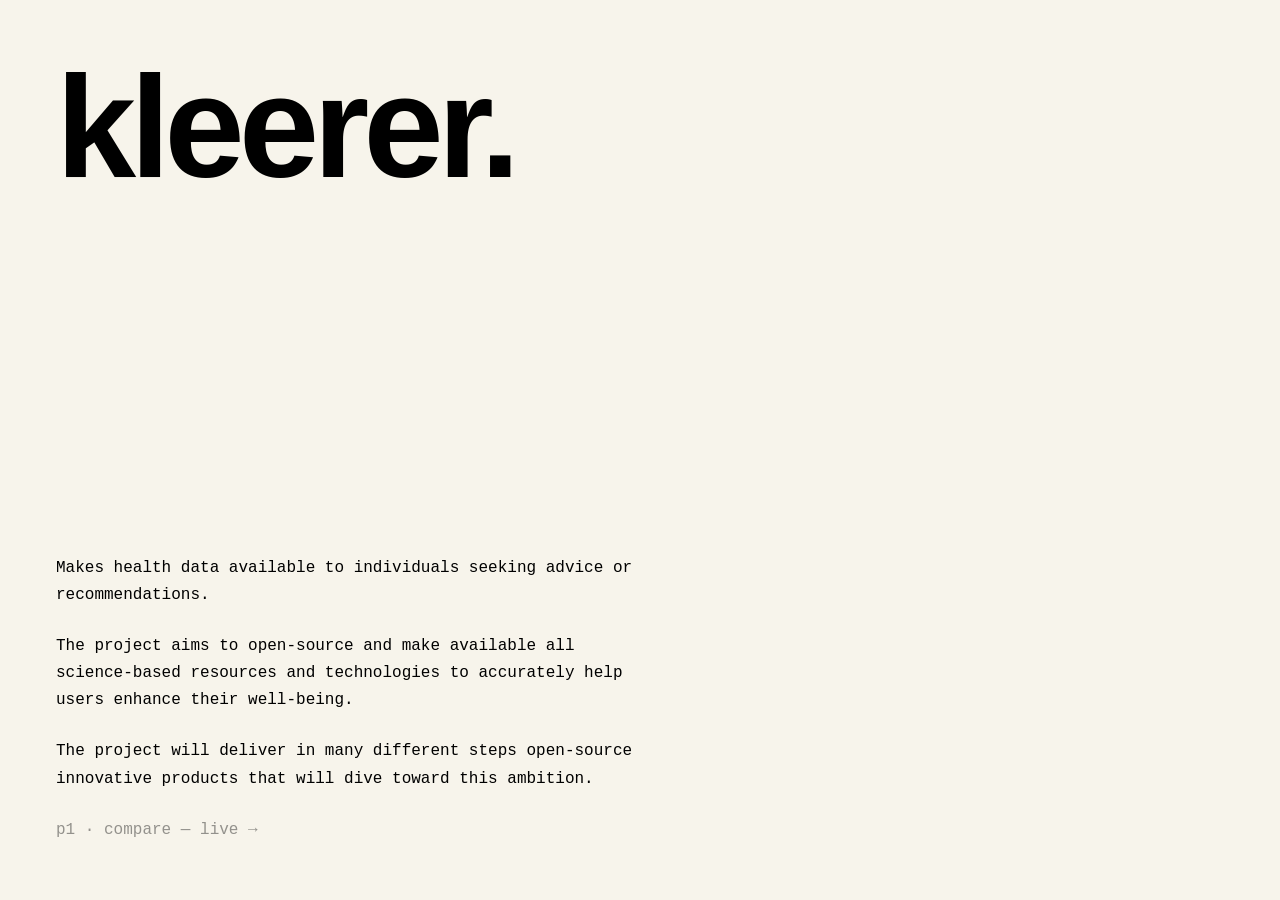
==== index.html @ c8265d63 "Site + p1 compare: independent supplement comparator - Homepage with discreet link to p1 - compare/:" ====
<!DOCTYPE html>
<html lang="en">
<head>
    <meta charset="UTF-8">
    <meta name="viewport" content="width=device-width, initial-scale=1.0">
    <meta name="description" content="Makes health data available to individuals seeking advice or recommendations.">
    <title>kleerer. - Health Data Made Available</title>
    <link rel="stylesheet" href="style.css">
</head>
<body>
    <header class="site-header">
        <p class="logo">kleerer<span class="logo-dot">.</span></p>
    </header>

    <main class="text">
        <h1 class="motto">Makes health data available to individuals seeking advice or recommendations.</h1>
        <p>The project aims to open-source and make available all science-based resources and technologies to accurately help users enhance their well-being.</p>
        <p>The project will deliver in many different steps open-source innovative products that will dive toward this ambition.</p>
        <p class="p1-line"><a href="compare/">p1 · compare — live →</a></p>
    </main>
</body>
</html>
---- style.css ----
:root {
    --bg: #f7f4eb;
    --ink: #000000;
    --pad: clamp(24px, 5vw, 56px);
}

* {
    margin: 0;
    padding: 0;
    box-sizing: border-box;
}

body {
    font-family: ui-monospace, "SF Mono", Menlo, Consolas, "Liberation Mono", monospace;
    background-color: var(--bg);
    color: var(--ink);
    min-height: 100svh;
    display: flex;
    flex-direction: column;
    justify-content: space-between;
    gap: 4rem;
    padding: var(--pad);
    -webkit-font-smoothing: antialiased;
}

::selection {
    background: var(--ink);
    color: var(--bg);
}

.logo {
    font-family: Arial, "Helvetica Neue", Helvetica, sans-serif;
    font-size: clamp(3.5rem, 12vw, 9rem);
    font-weight: bold;
    letter-spacing: -0.04em;
    line-height: 1;
    animation: rise 0.7s ease 0.1s both;
}

.logo-dot {
    animation: breathe 4s ease-in-out infinite;
}

.text {
    display: flex;
    flex-direction: column;
    gap: 1.5rem;
    max-width: 62ch;
    animation: rise 0.7s ease 0.25s both;
}

.text h1,
.text p {
    font-size: 1rem;
    font-weight: 400;
    line-height: 1.7;
    letter-spacing: 0;
}

.p1-line {
    font-size: 0.85rem;
}

.p1-line a {
    color: inherit;
    text-decoration: none;
    opacity: 0.4;
    border-bottom: 1px solid transparent;
    transition: opacity 0.2s ease, border-color 0.2s ease;
}

.p1-line a:hover,
.p1-line a:focus-visible {
    opacity: 1;
    border-bottom-color: var(--ink);
}

@keyframes rise {
    from {
        opacity: 0;
        transform: translateY(10px);
    }
}

@keyframes breathe {
    50% {
        opacity: 0.25;
    }
}

@media (prefers-reduced-motion: reduce) {
    .logo,
    .logo-dot,
    .text {
        animation: none;
    }
}
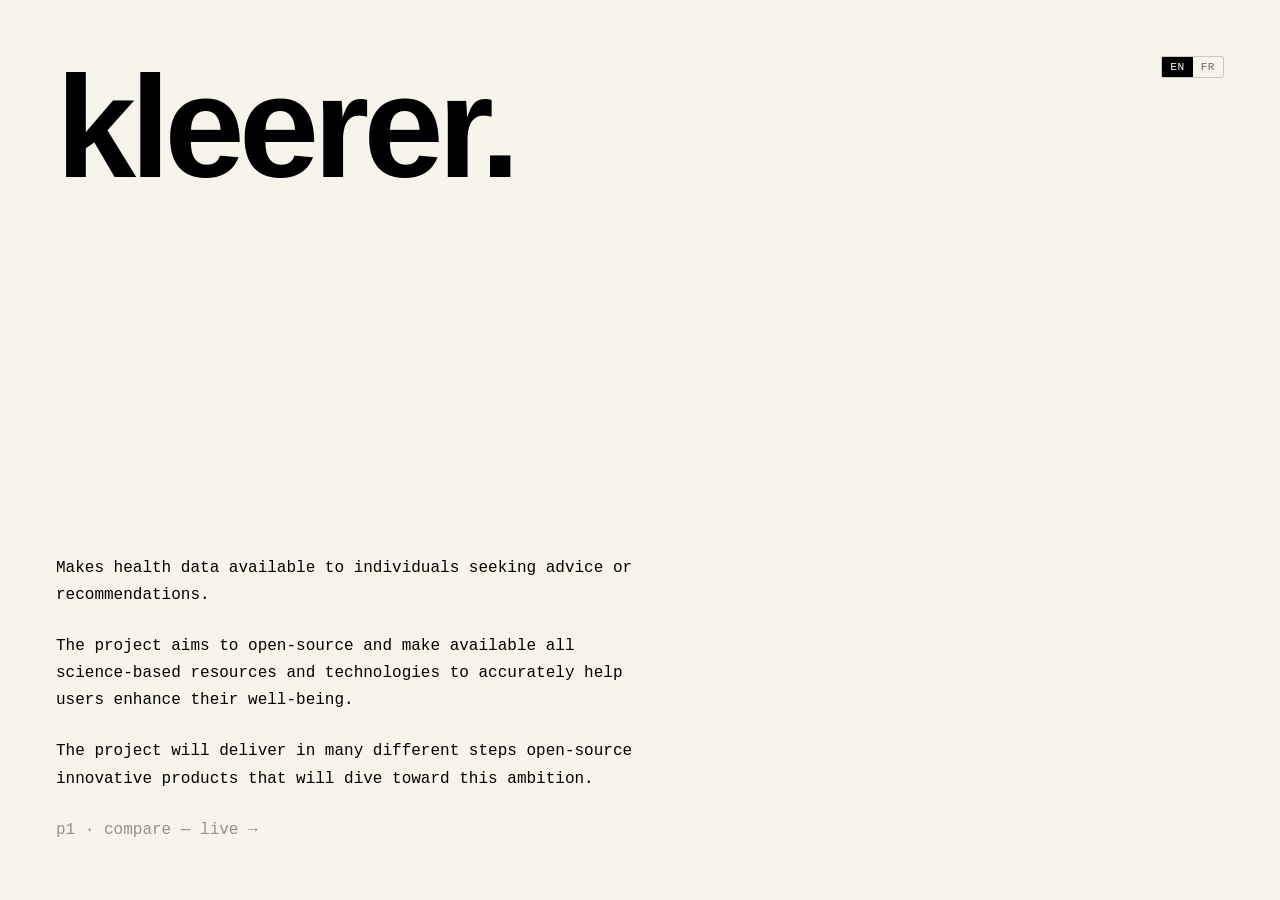
==== commit 260b96e0: "i18n: full French/English UI, from browser language not IP The site targeted the French market in En" ====
--- a/index.html
+++ b/index.html
@@ -3,20 +3,98 @@
 <head>
     <meta charset="UTF-8">
     <meta name="viewport" content="width=device-width, initial-scale=1.0">
-    <meta name="description" content="Makes health data available to individuals seeking advice or recommendations.">
-    <title>kleerer. - Health Data Made Available</title>
+    <meta http-equiv="Content-Security-Policy" content="upgrade-insecure-requests">
+    <meta name="description" content="kleerer. — independent, evidence-based health data. Makes supplement science available to individuals seeking advice or recommendations.">
+    <meta name="robots" content="index,follow">
+    <link rel="canonical" href="https://kleerer.com/">
+    <meta property="og:type" content="website">
+    <meta property="og:site_name" content="kleerer.">
+    <meta property="og:title" content="kleerer. — supplements, made clear">
+    <meta property="og:description" content="Independent, evidence-based health data. An open Health & Compo Score and true price-per-active for EU/French supplements.">
+    <meta property="og:url" content="https://kleerer.com/">
+    <meta name="twitter:card" content="summary">
+    <title>kleerer. — Health Data Made Available</title>
+    <script type="application/ld+json">
+    {
+      "@context": "https://schema.org",
+      "@type": "Organization",
+      "name": "kleerer.",
+      "url": "https://kleerer.com/",
+      "description": "Independent, evidence-based health data: an open Health & Compo Score and true price-per-active for dietary supplements.",
+      "knowsAbout": ["dietary supplements", "nutrition", "food additives", "health"],
+      "sameAs": ["https://github.com/McJack3d/kleerer.io"]
+    }
+    </script>
     <link rel="stylesheet" href="style.css">
+    <style>
+      .langsw{position:absolute; top:0; right:0; display:flex; border:1px solid rgba(0,0,0,.18); border-radius:2px; overflow:hidden}
+      .langsw button{background:none; border:none; padding:4px 8px; font:inherit; font-size:.7rem; cursor:pointer; color:rgba(0,0,0,.56); letter-spacing:.04em}
+      .langsw button.on{background:#000; color:#f7f4eb}
+      .site-header{position:relative}
+    </style>
 </head>
 <body>
     <header class="site-header">
         <p class="logo">kleerer<span class="logo-dot">.</span></p>
+        <span class="langsw" id="langsw">
+          <button onclick="setLang('en')" data-lang="en">EN</button>
+          <button onclick="setLang('fr')" data-lang="fr">FR</button>
+        </span>
     </header>
 
     <main class="text">
-        <h1 class="motto">Makes health data available to individuals seeking advice or recommendations.</h1>
-        <p>The project aims to open-source and make available all science-based resources and technologies to accurately help users enhance their well-being.</p>
-        <p>The project will deliver in many different steps open-source innovative products that will dive toward this ambition.</p>
-        <p class="p1-line"><a href="compare/">p1 · compare — live →</a></p>
+        <h1 class="motto" id="motto">Makes health data available to individuals seeking advice or recommendations.</h1>
+        <p id="l1">The project aims to open-source and make available all science-based resources and technologies to accurately help users enhance their well-being.</p>
+        <p id="l2">The project will deliver in many different steps open-source innovative products that will dive toward this ambition.</p>
+        <p class="p1-line"><a href="compare/" id="p1link">p1 · compare — live →</a></p>
     </main>
+<script>
+// Same rule as the comparator: the browser's stated language preference, never
+// an IP lookup — no third party ever sees a visitor's address for this.
+const LANG_KEY = "kleerer_lang";
+const TXT = {
+  en: {
+    lang: "en",
+    desc: "kleerer. — independent, evidence-based health data. Makes supplement science available to individuals seeking advice or recommendations.",
+    motto: "Makes health data available to individuals seeking advice or recommendations.",
+    l1: "The project aims to open-source and make available all science-based resources and technologies to accurately help users enhance their well-being.",
+    l2: "The project will deliver in many different steps open-source innovative products that will dive toward this ambition.",
+    p1: "p1 · compare — live →"
+  },
+  fr: {
+    lang: "fr",
+    desc: "kleerer. — des données de santé indépendantes et fondées sur les preuves. Rend la science des compléments accessible à qui cherche des conseils ou des recommandations.",
+    motto: "Rend les données de santé accessibles à celles et ceux qui cherchent des conseils ou des recommandations.",
+    l1: "Le projet vise à ouvrir le code et à rendre accessibles toutes les ressources et technologies fondées sur la science, pour aider chacun à améliorer son bien-être avec justesse.",
+    l2: "Le projet livrera, étape après étape, des produits open source innovants qui poursuivent cette ambition.",
+    p1: "p1 · comparer — en ligne →"
+  }
+};
+function detectLang(){
+  try { const v = localStorage.getItem(LANG_KEY); if (v === "fr" || v === "en") return v; } catch(e){}
+  const nav = (navigator.languages && navigator.languages[0]) || navigator.language || "en";
+  return /^fr\b/i.test(nav) ? "fr" : "en";
+}
+let LANG = detectLang();
+function setLang(l){
+  if (l !== "en" && l !== "fr") return;
+  LANG = l;
+  try { localStorage.setItem(LANG_KEY, l); } catch(e){}
+  applyLang();
+}
+function applyLang(){
+  const t = TXT[LANG];
+  document.documentElement.lang = t.lang;
+  const md = document.querySelector('meta[name="description"]');
+  if (md) md.setAttribute("content", t.desc);
+  document.getElementById("motto").textContent = t.motto;
+  document.getElementById("l1").textContent = t.l1;
+  document.getElementById("l2").textContent = t.l2;
+  document.getElementById("p1link").textContent = t.p1;
+  document.querySelectorAll("#langsw button").forEach(b =>
+    b.classList.toggle("on", b.dataset.lang === LANG));
+}
+applyLang();
+</script>
 </body>
 </html>
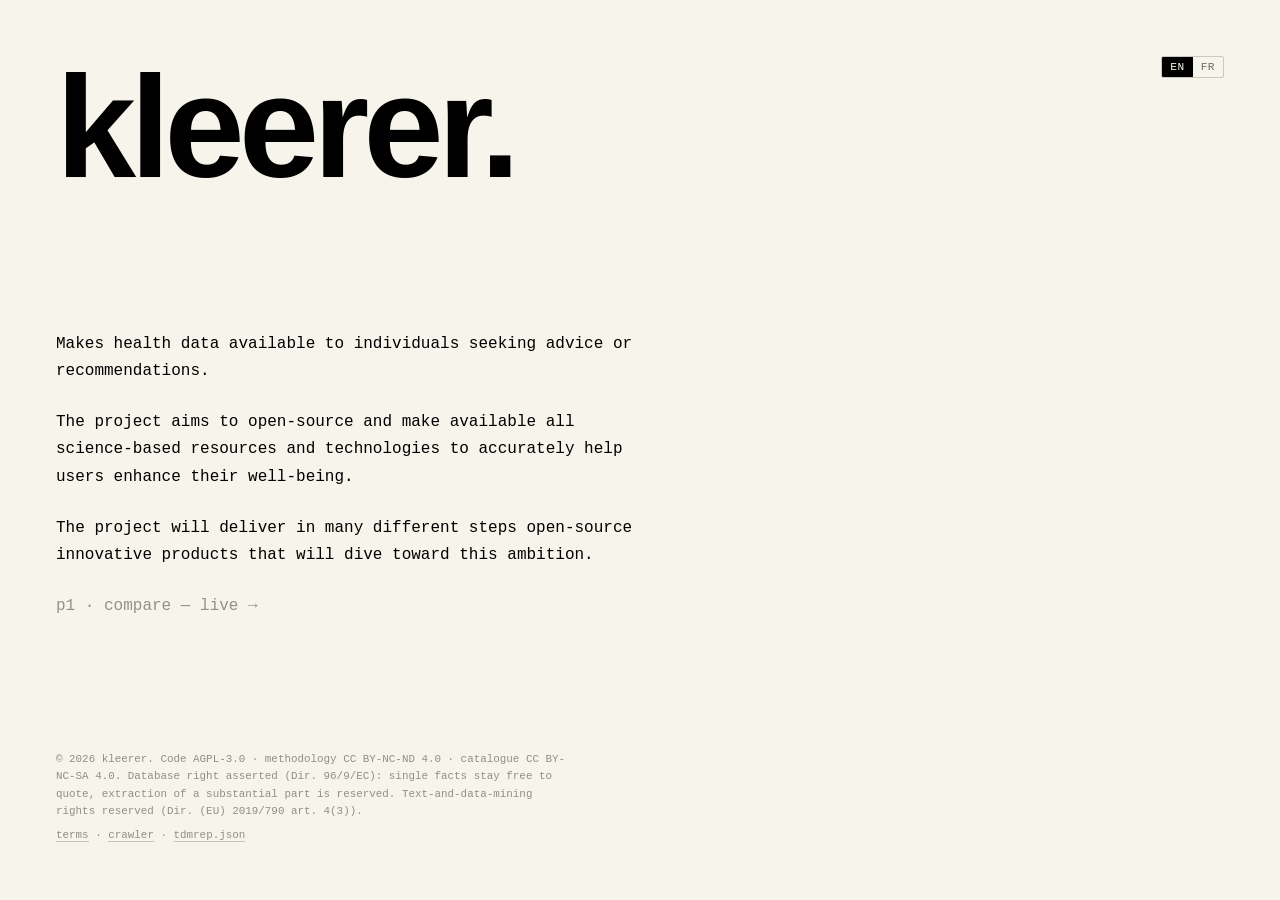
==== commit b008ad04: "Relicense by layer, assert database + TDM rights, gate unreviewed products Works through the PRE-SEP" ====
--- a/index.html
+++ b/index.html
@@ -31,7 +31,12 @@
       .langsw button{background:none; border:none; padding:4px 8px; font:inherit; font-size:.7rem; cursor:pointer; color:rgba(0,0,0,.56); letter-spacing:.04em}
       .langsw button.on{background:#000; color:#f7f4eb}
       .site-header{position:relative}
+      .site-foot{max-width:78ch; font-size:.68rem; line-height:1.6; color:rgba(0,0,0,.42)}
+      .site-foot p+p{margin-top:6px}
+      .site-foot a{color:inherit; text-decoration:none; border-bottom:1px solid rgba(0,0,0,.2)}
+      .site-foot a:hover{color:var(--ink); border-bottom-color:var(--ink)}
     </style>
+    <script src="analytics.js" defer></script>
 </head>
 <body>
     <header class="site-header">
@@ -48,6 +53,11 @@
         <p id="l2">The project will deliver in many different steps open-source innovative products that will dive toward this ambition.</p>
         <p class="p1-line"><a href="compare/" id="p1link">p1 · compare — live →</a></p>
     </main>
+
+    <footer class="site-foot">
+        <p id="rights">© 2026 kleerer. Code AGPL-3.0 · methodology CC BY-NC-ND 4.0 · catalogue CC BY-NC-SA 4.0. Database right asserted (Dir. 96/9/EC): single facts stay free to quote, extraction of a substantial part is reserved. Text-and-data-mining rights reserved (Dir. (EU) 2019/790 art. 4(3)).</p>
+        <p><a href="terms/" id="termslink">terms</a> · <a href="bot/" id="botlink">crawler</a> · <a href="/.well-known/tdmrep.json">tdmrep.json</a></p>
+    </footer>
 <script>
 // Same rule as the comparator: the browser's stated language preference, never
 // an IP lookup — no third party ever sees a visitor's address for this.
@@ -59,7 +69,10 @@
     motto: "Makes health data available to individuals seeking advice or recommendations.",
     l1: "The project aims to open-source and make available all science-based resources and technologies to accurately help users enhance their well-being.",
     l2: "The project will deliver in many different steps open-source innovative products that will dive toward this ambition.",
-    p1: "p1 · compare — live →"
+    p1: "p1 · compare — live →",
+    rights: "© 2026 kleerer. Code AGPL-3.0 · methodology CC BY-NC-ND 4.0 · catalogue CC BY-NC-SA 4.0. Database right asserted (Dir. 96/9/EC): single facts stay free to quote, extraction of a substantial part is reserved. Text-and-data-mining rights reserved (Dir. (EU) 2019/790 art. 4(3)).",
+    terms: "terms",
+    bot: "crawler"
   },
   fr: {
     lang: "fr",
@@ -67,7 +80,10 @@
     motto: "Rend les données de santé accessibles à celles et ceux qui cherchent des conseils ou des recommandations.",
     l1: "Le projet vise à ouvrir le code et à rendre accessibles toutes les ressources et technologies fondées sur la science, pour aider chacun à améliorer son bien-être avec justesse.",
     l2: "Le projet livrera, étape après étape, des produits open source innovants qui poursuivent cette ambition.",
-    p1: "p1 · comparer — en ligne →"
+    p1: "p1 · comparer — en ligne →",
+    rights: "© 2026 kleerer. Code AGPL-3.0 · méthodologie CC BY-NC-ND 4.0 · catalogue CC BY-NC-SA 4.0. Droit sui generis revendiqué (dir. 96/9/CE) : un fait isolé reste librement citable, l'extraction d'une partie substantielle est réservée. Droits de fouille de textes et de données réservés (dir. (UE) 2019/790 art. 4(3)).",
+    terms: "conditions",
+    bot: "robot"
   }
 };
 function detectLang(){
@@ -91,6 +107,9 @@
   document.getElementById("l1").textContent = t.l1;
   document.getElementById("l2").textContent = t.l2;
   document.getElementById("p1link").textContent = t.p1;
+  document.getElementById("rights").textContent = t.rights;
+  document.getElementById("termslink").textContent = t.terms;
+  document.getElementById("botlink").textContent = t.bot;
   document.querySelectorAll("#langsw button").forEach(b =>
     b.classList.toggle("on", b.dataset.lang === LANG));
 }
